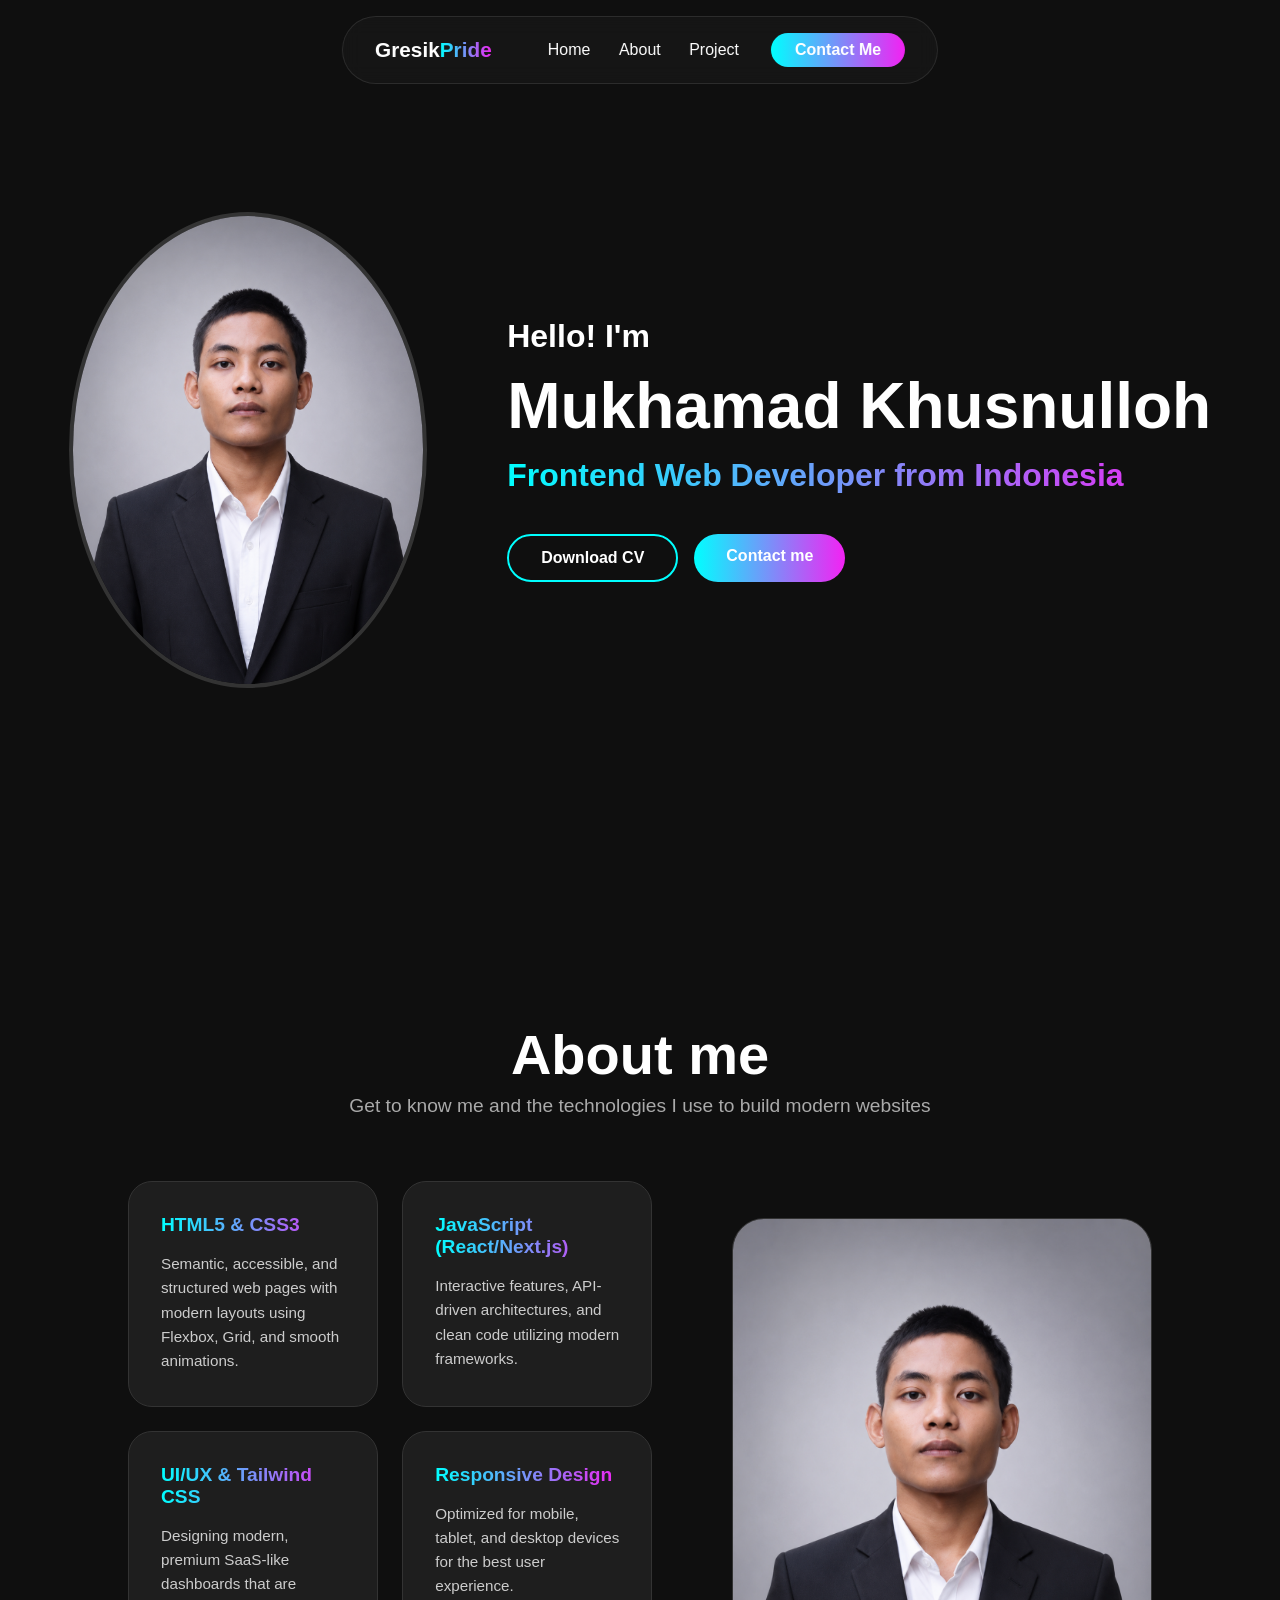
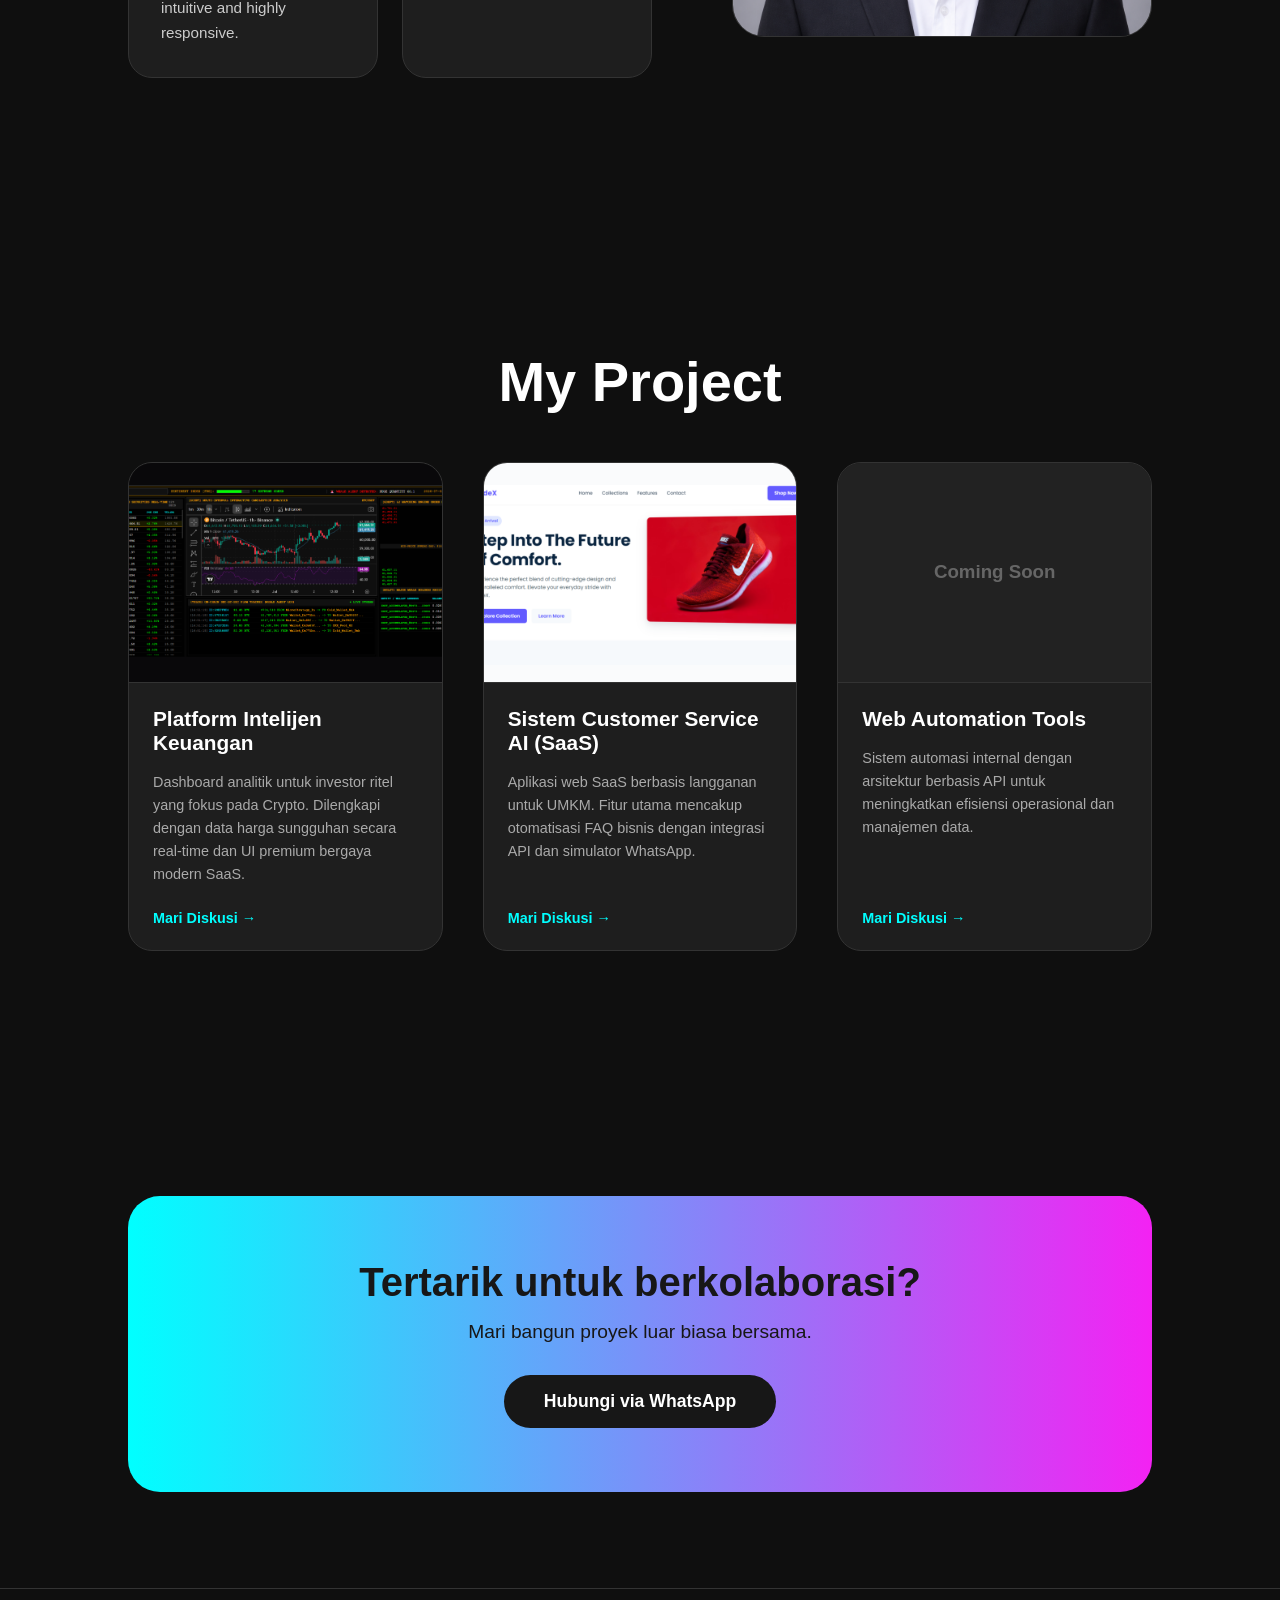
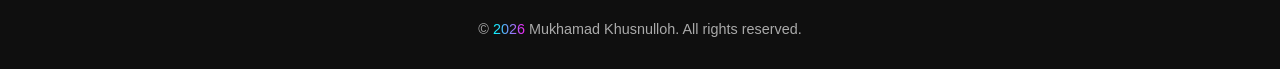
==== index.html @ 9840b387 "Update project description for financial dashboard" ====
<!DOCTYPE html>
<html lang="id">
<head>
  <meta charset="UTF-8">
  <meta name="viewport" content="width=device-width, initial-scale=1.0">
  <title>Portofolio - Mukhamad Khusnulloh</title>
  <link rel="stylesheet" href="style.css">
</head>
<body>
  <header class="header" id="header">
    <a href="#" class="logo">Gresik<span>Pride</span></a>
    <nav class="navbar">
      <a href="#home">Home</a>
      <a href="#about">About</a>
      <a href="#project">Project</a>
    </nav>
    <a href="https://wa.me/6285726001032" target="_blank" class="btn">Contact Me</a>
  </header>

  <section class="home" id="home">
    <img src="img.png" alt="Mukhamad Khusnulloh">
    <div class="home-content">
      <h3>Hello! I'm</h3>
      <h1>Mukhamad Khusnulloh</h1>
      <h3 class="gradient-text">Frontend Web Developer from Indonesia</h3>
      
      <div class="btn-content">
        <a href="#">Download CV</a>
        <a href="https://wa.me/6285726001032" target="_blank">Contact me</a>
      </div>
    </div>
  </section>

  <section class="about" id="about">
    <div class="about-title">
      <h1>About me</h1>
      <h2>Get to know me and the technologies I use to build modern websites</h2>
    </div>
    
    <div class="about-info">
      <div class="grid">
        <div class="gridbox">
          <h3>HTML5 & CSS3</h3>
          <p>Semantic, accessible, and structured web pages with modern layouts using Flexbox, Grid, and smooth animations.</p>
        </div>
        <div class="gridbox">
          <h3>JavaScript (React/Next.js)</h3>
          <p>Interactive features, API-driven architectures, and clean code utilizing modern frameworks.</p>
        </div>
        <div class="gridbox">
          <h3>UI/UX & Tailwind CSS</h3>
          <p>Designing modern, premium SaaS-like dashboards that are intuitive and highly responsive.</p>
        </div>
        <div class="gridbox">
          <h3>Responsive Design</h3>
          <p>Optimized for mobile, tablet, and desktop devices for the best user experience.</p>
        </div>
      </div>
      <div class="about-img">
        <img src="image.png" alt="Profile About">
      </div>
    </div>
  </section>

  <section class="project" id="project">
    <h1 class="title">My Project</h1>
    <div class="project-content">
      
      <div class="projectbox">
        <img src="project-2.png" alt="Financial Dashboard">
        <div class="project-info">
          <h1>Platform Intelijen Keuangan</h1>
          <p>Dashboard analitik untuk investor ritel yang fokus pada Crypto. Dilengkapi dengan data harga sungguhan secara real-time dan UI premium bergaya modern SaaS.</p>
          <a href="https://wa.me/6285726001032" class="project-btn">Mari Diskusi &rarr;</a>
        </div>
      </div>

      <div class="projectbox">
        <img src="project-1.png" alt="E-Commerce StrideX">
        <div class="project-info">
          <h1>Sistem Customer Service AI (SaaS)</h1>
          <p>Aplikasi web SaaS berbasis langganan untuk UMKM. Fitur utama mencakup otomatisasi FAQ bisnis dengan integrasi API dan simulator WhatsApp.</p>
          <a href="https://wa.me/6285726001032" class="project-btn">Mari Diskusi &rarr;</a>
        </div>
      </div>

      <div class="projectbox">
        <div class="img-placeholder">
          <h3>Coming Soon</h3>
        </div>
        <div class="project-info">
          <h1>Web Automation Tools</h1>
          <p>Sistem automasi internal dengan arsitektur berbasis API untuk meningkatkan efisiensi operasional dan manajemen data.</p>
          <a href="https://wa.me/6285726001032" class="project-btn">Mari Diskusi &rarr;</a>
        </div>
      </div>
      
    </div>
  </section>

  <section class="contact" id="contact">
    <div class="contact-box">
      <h2>Tertarik untuk berkolaborasi?</h2>
      <p>Mari bangun proyek luar biasa bersama.</p>
      <a href="https://wa.me/6285726001032" target="_blank" class="btn-large">Hubungi via WhatsApp</a>
    </div>
  </section>

  <footer>
    <p>&copy; <span id="year"></span> Mukhamad Khusnulloh. All rights reserved.</p>
  </footer>

  <script src="script.js"></script>
</body>
</html>
---- style.css ----
* {
  margin: 0;
  padding: 0;
  box-sizing: border-box;
  scroll-behavior: smooth;
  font-family: 'Poppins', sans-serif;
}

:root {
  --primary: #171717;
  --secondary: #00ffff;
  --gradient: linear-gradient(to right, #00ffff, #f322f3);
  --text-color: white;
  --bg-color: #0f0f0f;
  --card-bg: #1e1e1e;
}

body {
  background-color: var(--bg-color);
  color: var(--text-color);
  min-height: 100vh;
  overflow-x: hidden;
}

/* HEADER & NAVBAR */
.header {
  position: fixed;
  top: 1rem;
  left: 50%;
  transform: translateX(-50%);
  padding: 1rem 2rem;
  background: rgba(23, 23, 23, 0.8);
  backdrop-filter: blur(10px);
  z-index: 999;
  display: flex;
  justify-content: center;
  align-items: center;
  gap: 2rem;
  border-radius: 3rem;
  transition: all 0.3s ease;
  border: 1px solid rgba(255, 255, 255, 0.1);
}

.header.scrolled {
  top: 0;
  width: 100%;
  border-radius: 0;
  border: none;
  border-bottom: 1px solid rgba(255, 255, 255, 0.1);
}

.logo {
  color: var(--text-color);
  font-weight: 800;
  font-size: 1.3rem;
  transition: 0.3s ease-in-out;
  text-decoration: none;
}

.logo:hover {
  transform: scale(1.05);
}

span {
  background: var(--gradient);
  background-clip: text;
  -webkit-background-clip: text;
  color: transparent;
}

.navbar a {
  position: relative;
  color: var(--text-color);
  text-decoration: none;
  margin-left: 1.5rem;
  font-weight: 500;
  font-size: 1rem;
  transition: 0.3s ease;
}

.navbar a:hover {
  color: var(--secondary);
}

.btn, .btn-large {
  padding: 0.5rem 1.5rem;
  background: var(--gradient);
  border-radius: 3rem;
  border: none;
  color: var(--text-color);
  transition: 0.3s ease-in-out;
  font-weight: 600;
  font-size: 1rem;
  text-decoration: none;
  cursor: pointer;
  display: inline-block;
}

.btn:hover, .btn-large:hover {
  transform: scale(1.05);
  box-shadow: 0 0 15px rgba(0, 255, 255, 0.4);
}

/* HOME SECTION */
.home {
  min-height: 100vh;
  display: flex;
  justify-content: center;
  align-items: center;
  text-align: left;
  gap: 5rem;
  padding: 0 5%;
}

.home img {
  border-radius: 50%;
  width: 28vw;
  max-width: 400px;
  object-fit: cover;
  transition: 0.3s ease-in-out;
  border: 4px solid #333;
}

.home img:hover {
  transform: scale(1.05);
  border-color: var(--secondary);
}

.home-content {
  display: flex;
  justify-content: center;
  text-align: left;
  flex-direction: column;
  gap: 1rem;
}

.home-content h3 {
  font-size: 2rem;
  font-weight: 700;
}

.home-content h1 {
  font-size: 4rem;
  font-weight: 800;
  line-height: 1.1;
}

.gradient-text {
  background: var(--gradient);
  background-clip: text;
  -webkit-background-clip: text;
  color: transparent;
}

.btn-content {
  margin-top: 1.5rem;
  display: flex;
  gap: 1rem;
}

.btn-content a {
  padding: 0.8rem 2rem;
  border-radius: 3rem;
  text-decoration: none;
  font-weight: 600;
  transition: 0.3s ease-in-out;
}

.btn-content a:first-child {
  background: transparent;
  color: var(--text-color);
  border: 2px solid var(--secondary);
}

.btn-content a:first-child:hover {
  background: var(--secondary);
  color: var(--primary);
}

.btn-content a:last-child {
  background: var(--gradient);
  color: white;
  border: none;
}

.btn-content a:last-child:hover {
  transform: translateY(-3px);
  box-shadow: 0 10px 20px rgba(0, 255, 255, 0.2);
}

/* ABOUT SECTION */
.about {
  min-height: 100vh;
  padding: 5rem 10%;
  display: flex;
  flex-direction: column;
  justify-content: center;
}

.about-title {
  text-align: center;
  margin-bottom: 4rem;
}

.about-title h1 {
  font-size: 3.5rem;
  font-weight: 800;
}

.about-title h2 {
  font-weight: 400;
  font-size: 1.2rem;
  color: #aaa;
  margin-top: 0.5rem;
}

.about-info {
  display: flex;
  gap: 5rem;
  align-items: center;
}

.grid {
  display: grid;
  grid-template-columns: repeat(2, 1fr);
  gap: 1.5rem;
  flex: 1;
}

.gridbox {
  padding: 2rem;
  background: var(--card-bg);
  border: 1px solid #333;
  border-radius: 1.5rem;
  display: flex;
  flex-direction: column;
  gap: 1rem;
  transition: 0.3s ease-in-out;
}

.gridbox h3 {
  background: var(--gradient);
  background-clip: text;
  -webkit-background-clip: text;
  color: transparent;
  font-weight: 700;
  font-size: 1.2rem;
}

.gridbox p {
  font-size: 0.95rem;
  color: #ccc;
  line-height: 1.6;
}

.gridbox:hover {
  transform: translateY(-5px);
  border-color: var(--secondary);
  box-shadow: 0 10px 30px rgba(0, 255, 255, 0.1);
}

.about-img {
  flex: 0.8;
}

.about-img img {
  width: 100%;
  border-radius: 2rem;
  border: 1px solid #333;
}

/* PROJECT SECTION */
.project {
  min-height: 100vh;
  padding: 5rem 10%;
  display: flex;
  flex-direction: column;
  align-items: center;
  justify-content: center;
}

.title {
  font-weight: 800;
  font-size: 3.5rem;
  margin-bottom: 3rem;
}

.project-content {
  display: grid;
  grid-template-columns: repeat(3, 1fr);
  gap: 2.5rem;
  width: 100%;
}

.projectbox {
  background: var(--card-bg);
  border: 1px solid #333;
  border-radius: 1.5rem;
  overflow: hidden;
  display: flex;
  flex-direction: column;
  transition: 0.3s ease-in-out;
}

.projectbox:hover {
  transform: translateY(-10px);
  border-color: #f322f3;
  box-shadow: 0 10px 30px rgba(243, 34, 243, 0.15);
}

.projectbox img {
  width: 100%;
  height: 220px;
  object-fit: cover;
  border-bottom: 1px solid #333;
}

.img-placeholder {
  width: 100%;
  height: 220px;
  background: #222;
  display: flex;
  align-items: center;
  justify-content: center;
  border-bottom: 1px solid #333;
  color: #666;
}

.project-info {
  padding: 1.5rem;
  display: flex;
  flex-direction: column;
  flex-grow: 1;
}

.project-info h1 {
  font-size: 1.3rem;
  margin-bottom: 1rem;
}

.project-info p {
  font-size: 0.9rem;
  color: #aaa;
  margin-bottom: 1.5rem;
  line-height: 1.6;
  flex-grow: 1;
}

.project-btn {
  text-decoration: none;
  color: var(--secondary);
  font-weight: 600;
  font-size: 0.9rem;
  transition: 0.3s;
}

.project-btn:hover {
  color: white;
}

/* CONTACT SECTION */
.contact {
  padding: 6rem 10%;
  text-align: center;
}

.contact-box {
  background: var(--gradient);
  padding: 4rem 2rem;
  border-radius: 2rem;
  color: #171717;
}

.contact-box h2 {
  font-size: 2.5rem;
  font-weight: 800;
  margin-bottom: 1rem;
}

.contact-box p {
  font-size: 1.2rem;
  margin-bottom: 2rem;
  font-weight: 500;
}

.btn-large {
  background: #171717;
  color: white;
  padding: 1rem 2.5rem;
  font-size: 1.1rem;
}

.btn-large:hover {
  background: white;
  color: #171717;
}

footer {
  text-align: center;
  padding: 2rem;
  border-top: 1px solid #333;
  color: #aaa;
  font-size: 0.9rem;
}

/* ===========================
   RESPONSIVE (TABLET & MOBILE)
=========================== */
@media screen and (max-width:1024px) {
  .header { width: 90%; gap: 2rem; }
  .home { flex-direction: column-reverse; text-align: center; padding-top: 8rem; }
  .home-content { align-items: center; }
  .about-info { flex-direction: column-reverse; gap: 3rem; }
  .about-img { width: 100%; max-width: 500px; }
  .project-content { grid-template-columns: repeat(2, 1fr); }
}

@media screen and (max-width:768px) {
  .header { width: 95%; padding: 1rem; flex-wrap: wrap; justify-content: space-between; }
  .navbar { width: 100%; display: flex; justify-content: center; margin-top: 0.5rem; gap: 0.5rem; }
  .navbar a { margin: 0; }
  .header .btn { display: none; } /* Hide button in header on mobile to save space */
  .home-content h1 { font-size: 2.8rem; }
  .grid { grid-template-columns: 1fr; }
  .project-content { grid-template-columns: 1fr; }
  .contact-box h2 { font-size: 2rem; }
}
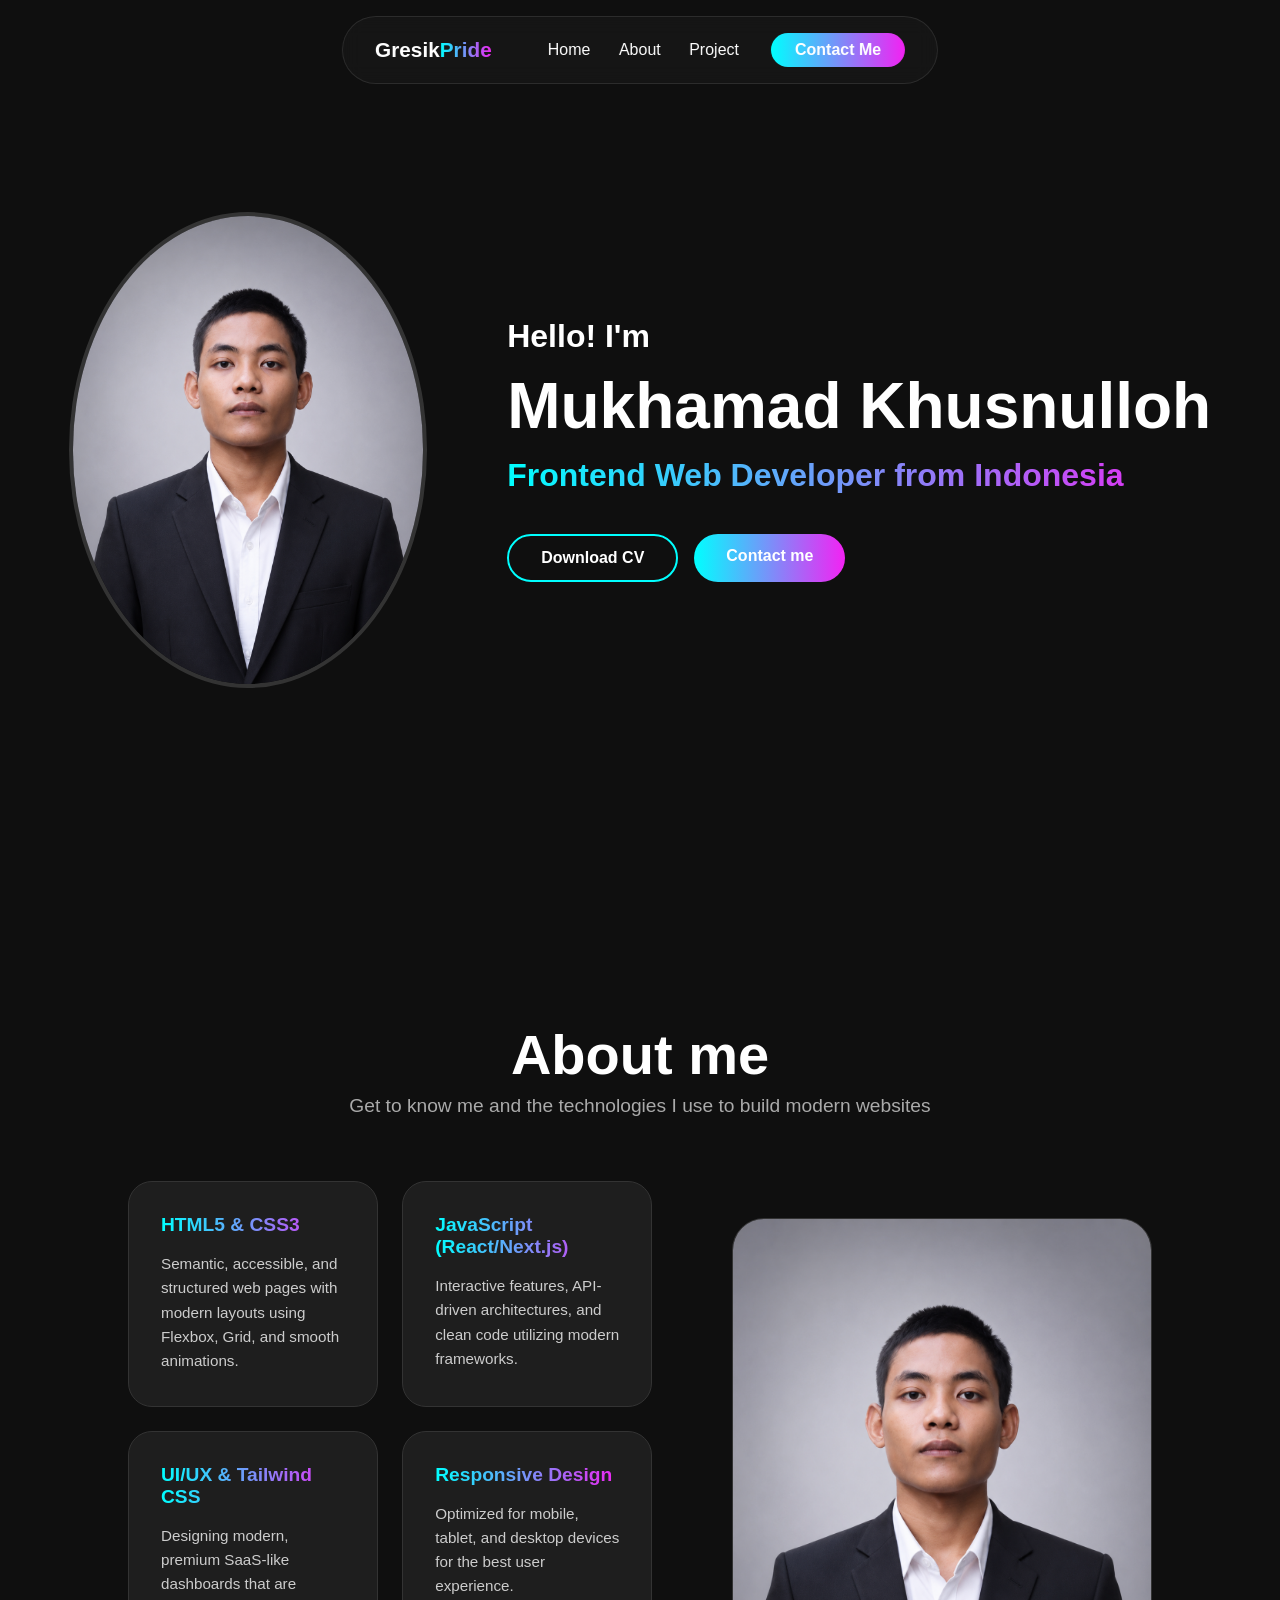
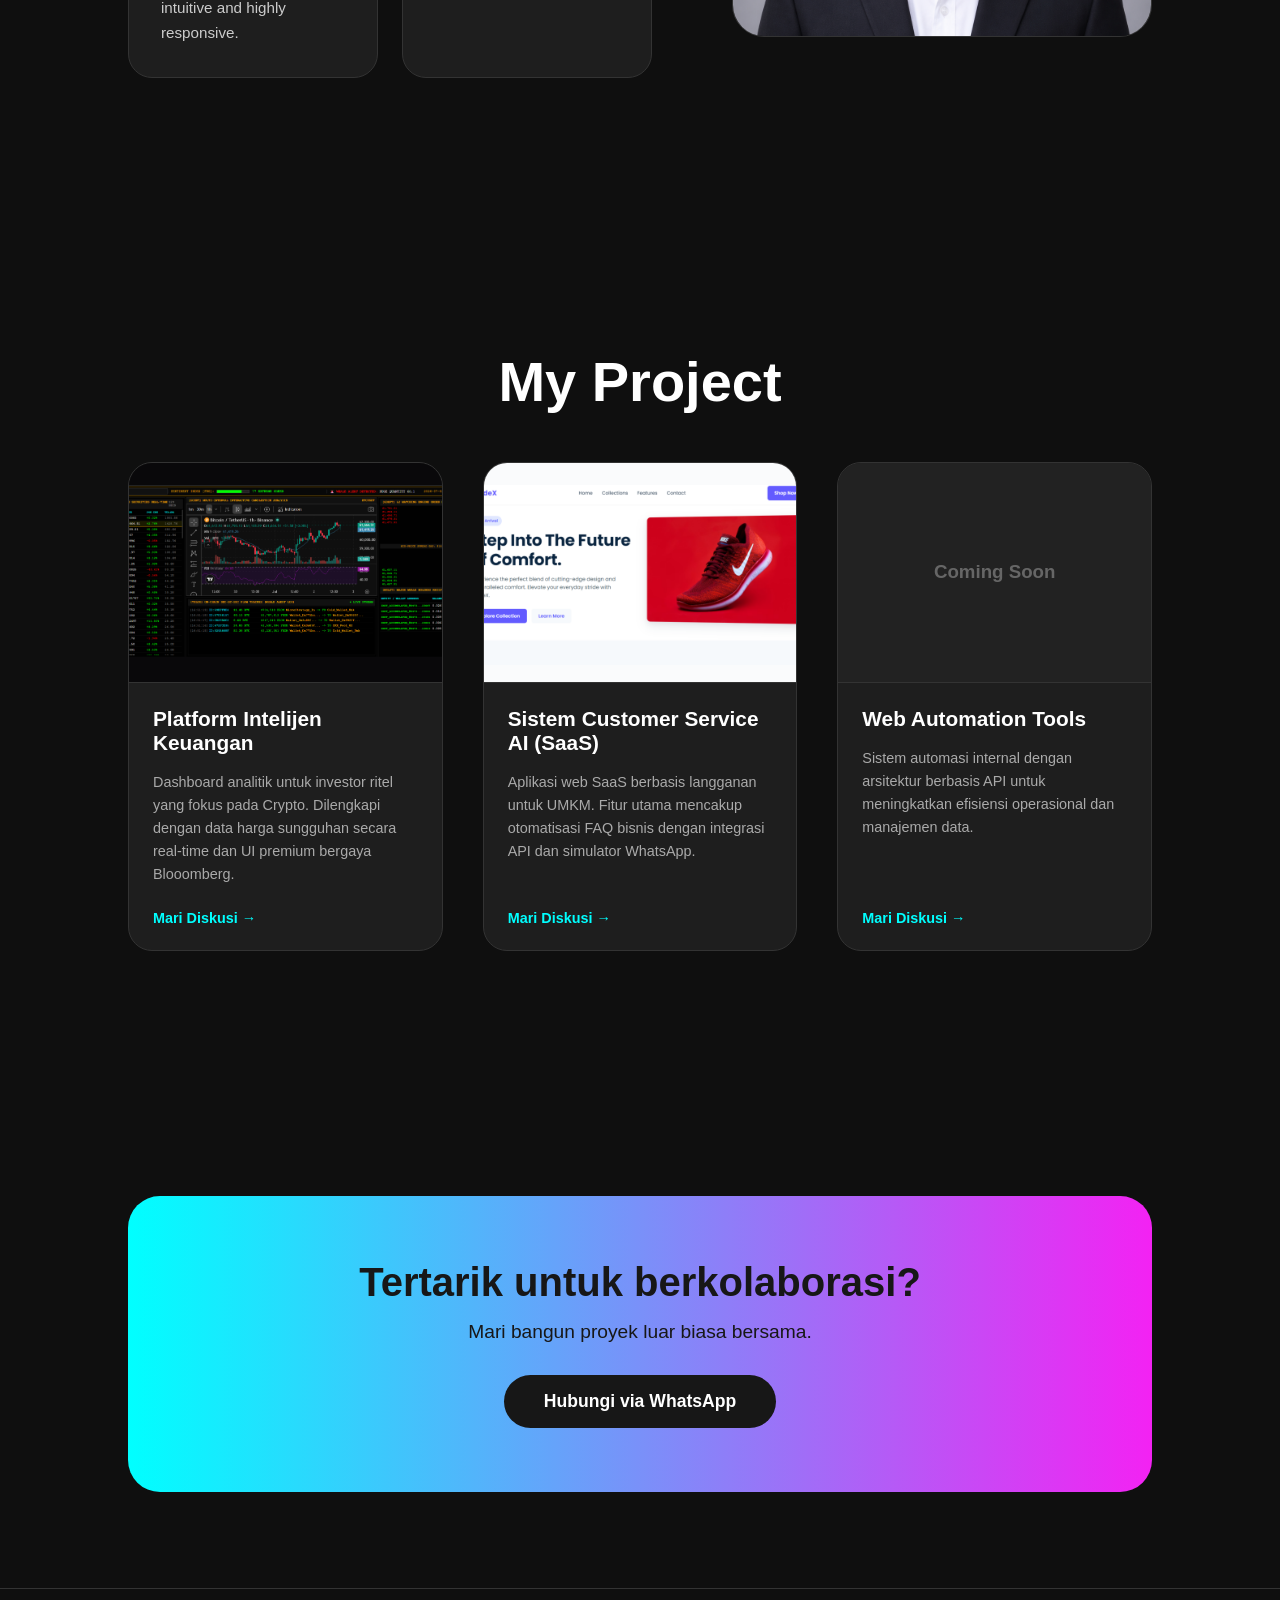
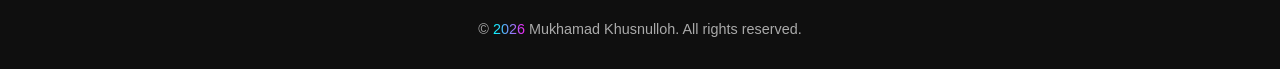
==== commit fd0f1f86: "Change project description to 'Bloomberg' Updated project description to reflect new branding." ====
--- a/index.html
+++ b/index.html
@@ -70,7 +70,7 @@
         <img src="project-2.png" alt="Financial Dashboard">
         <div class="project-info">
           <h1>Platform Intelijen Keuangan</h1>
-          <p>Dashboard analitik untuk investor ritel yang fokus pada Crypto. Dilengkapi dengan data harga sungguhan secara real-time dan UI premium bergaya modern SaaS.</p>
+          <p>Dashboard analitik untuk investor ritel yang fokus pada Crypto. Dilengkapi dengan data harga sungguhan secara real-time dan UI premium bergaya Blooomberg.</p>
           <a href="https://wa.me/6285726001032" class="project-btn">Mari Diskusi &rarr;</a>
         </div>
       </div>
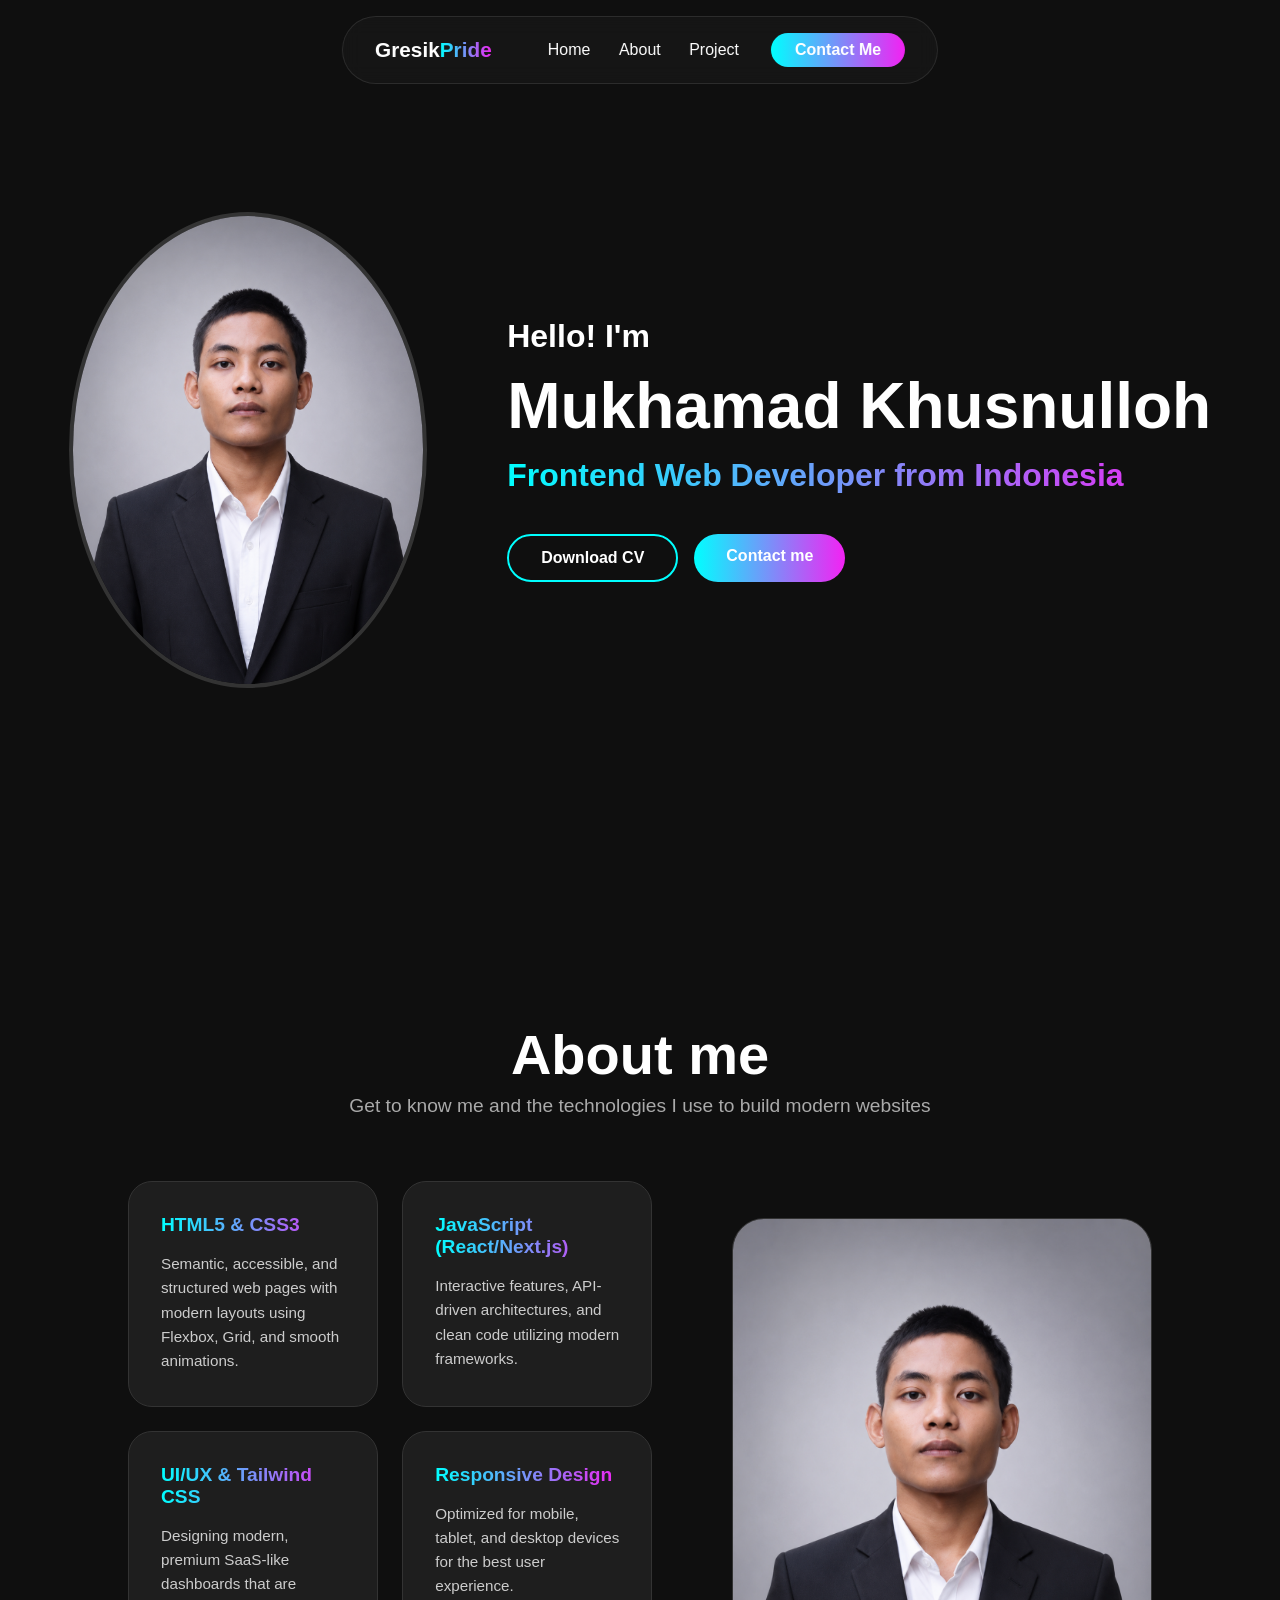
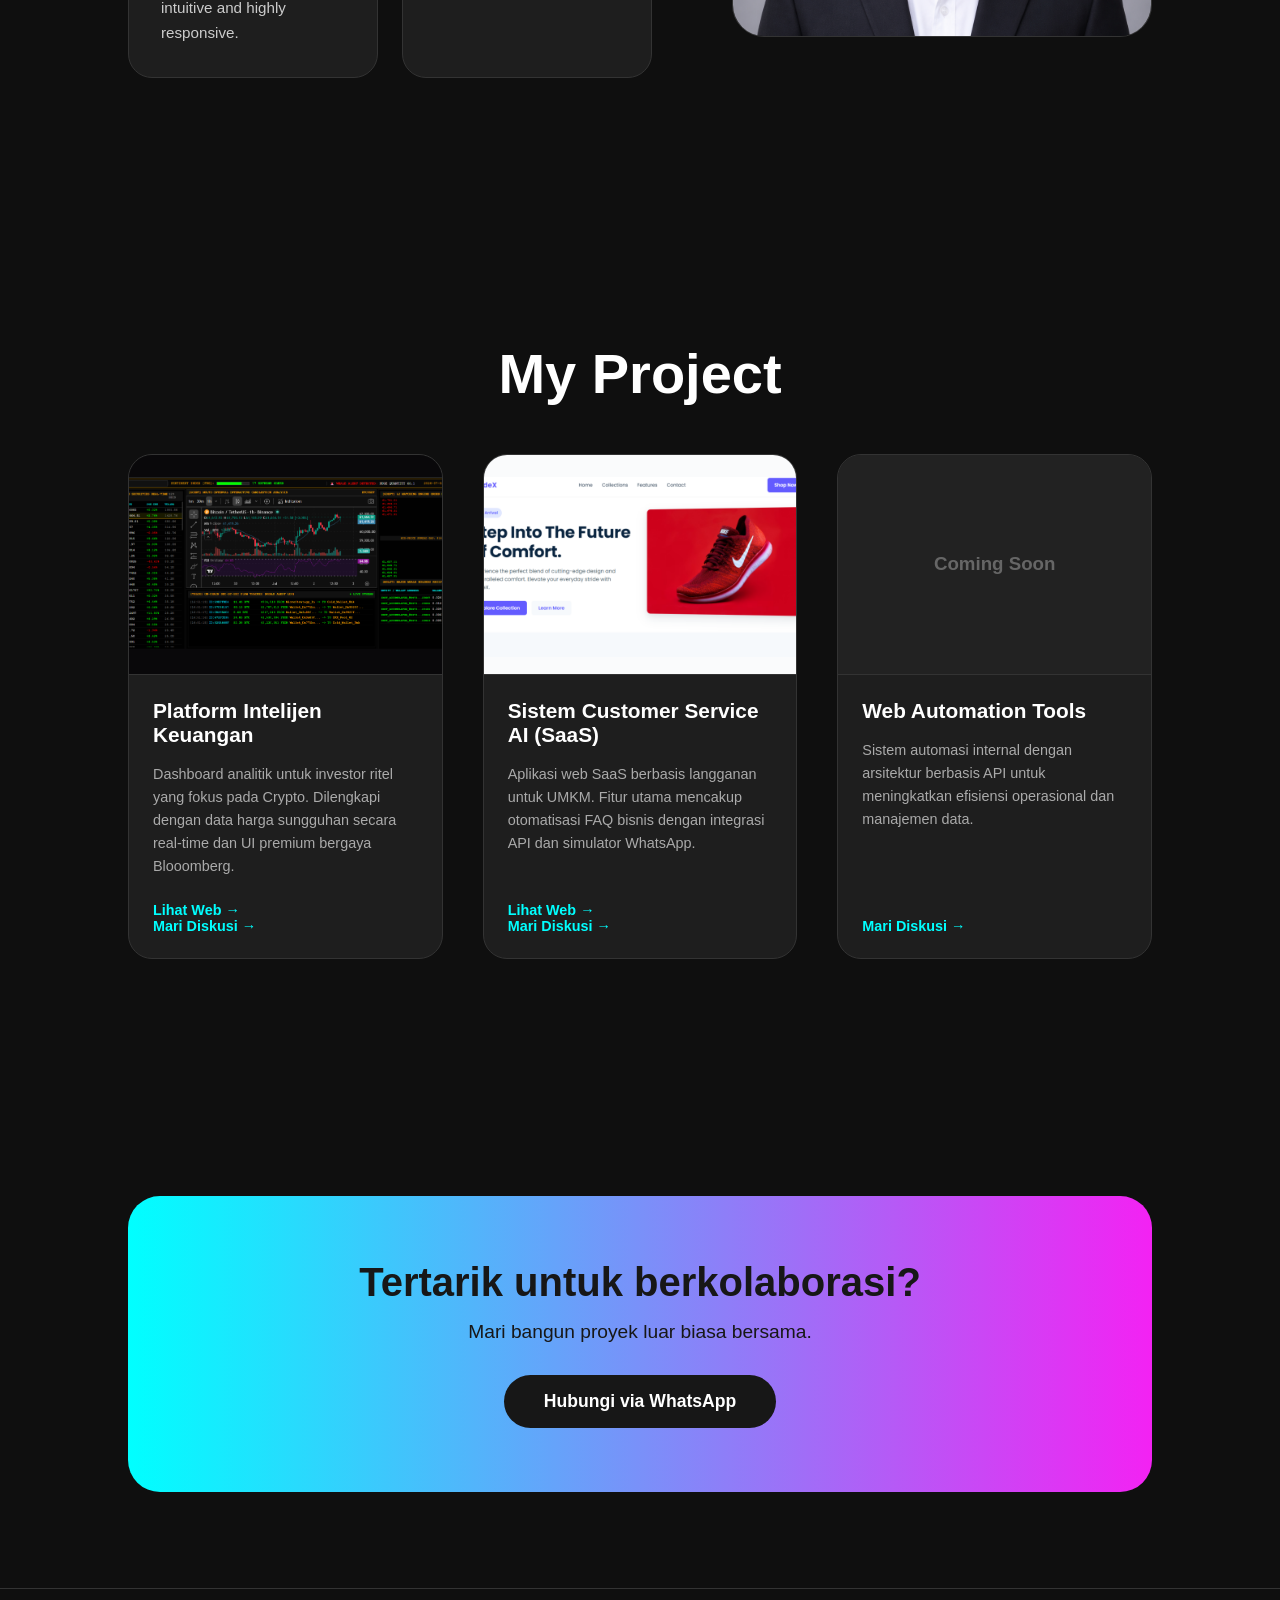
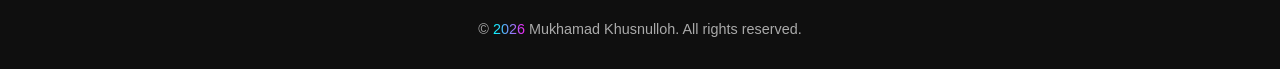
==== commit 6afad801: "Update index.html" ====
--- a/index.html
+++ b/index.html
@@ -71,6 +71,7 @@
         <div class="project-info">
           <h1>Platform Intelijen Keuangan</h1>
           <p>Dashboard analitik untuk investor ritel yang fokus pada Crypto. Dilengkapi dengan data harga sungguhan secara real-time dan UI premium bergaya Blooomberg.</p>
+          <a href="landing-page-omega-sand-53.vercel.app" class="project-btn">Lihat Web &rarr;</a>
           <a href="https://wa.me/6285726001032" class="project-btn">Mari Diskusi &rarr;</a>
         </div>
       </div>
@@ -80,6 +81,7 @@
         <div class="project-info">
           <h1>Sistem Customer Service AI (SaaS)</h1>
           <p>Aplikasi web SaaS berbasis langganan untuk UMKM. Fitur utama mencakup otomatisasi FAQ bisnis dengan integrasi API dan simulator WhatsApp.</p>
+          <a href="crypto-intelligence-terminal-beta.vercel.app" class="project-btn">Lihat Web &rarr;</a>
           <a href="https://wa.me/6285726001032" class="project-btn">Mari Diskusi &rarr;</a>
         </div>
       </div>
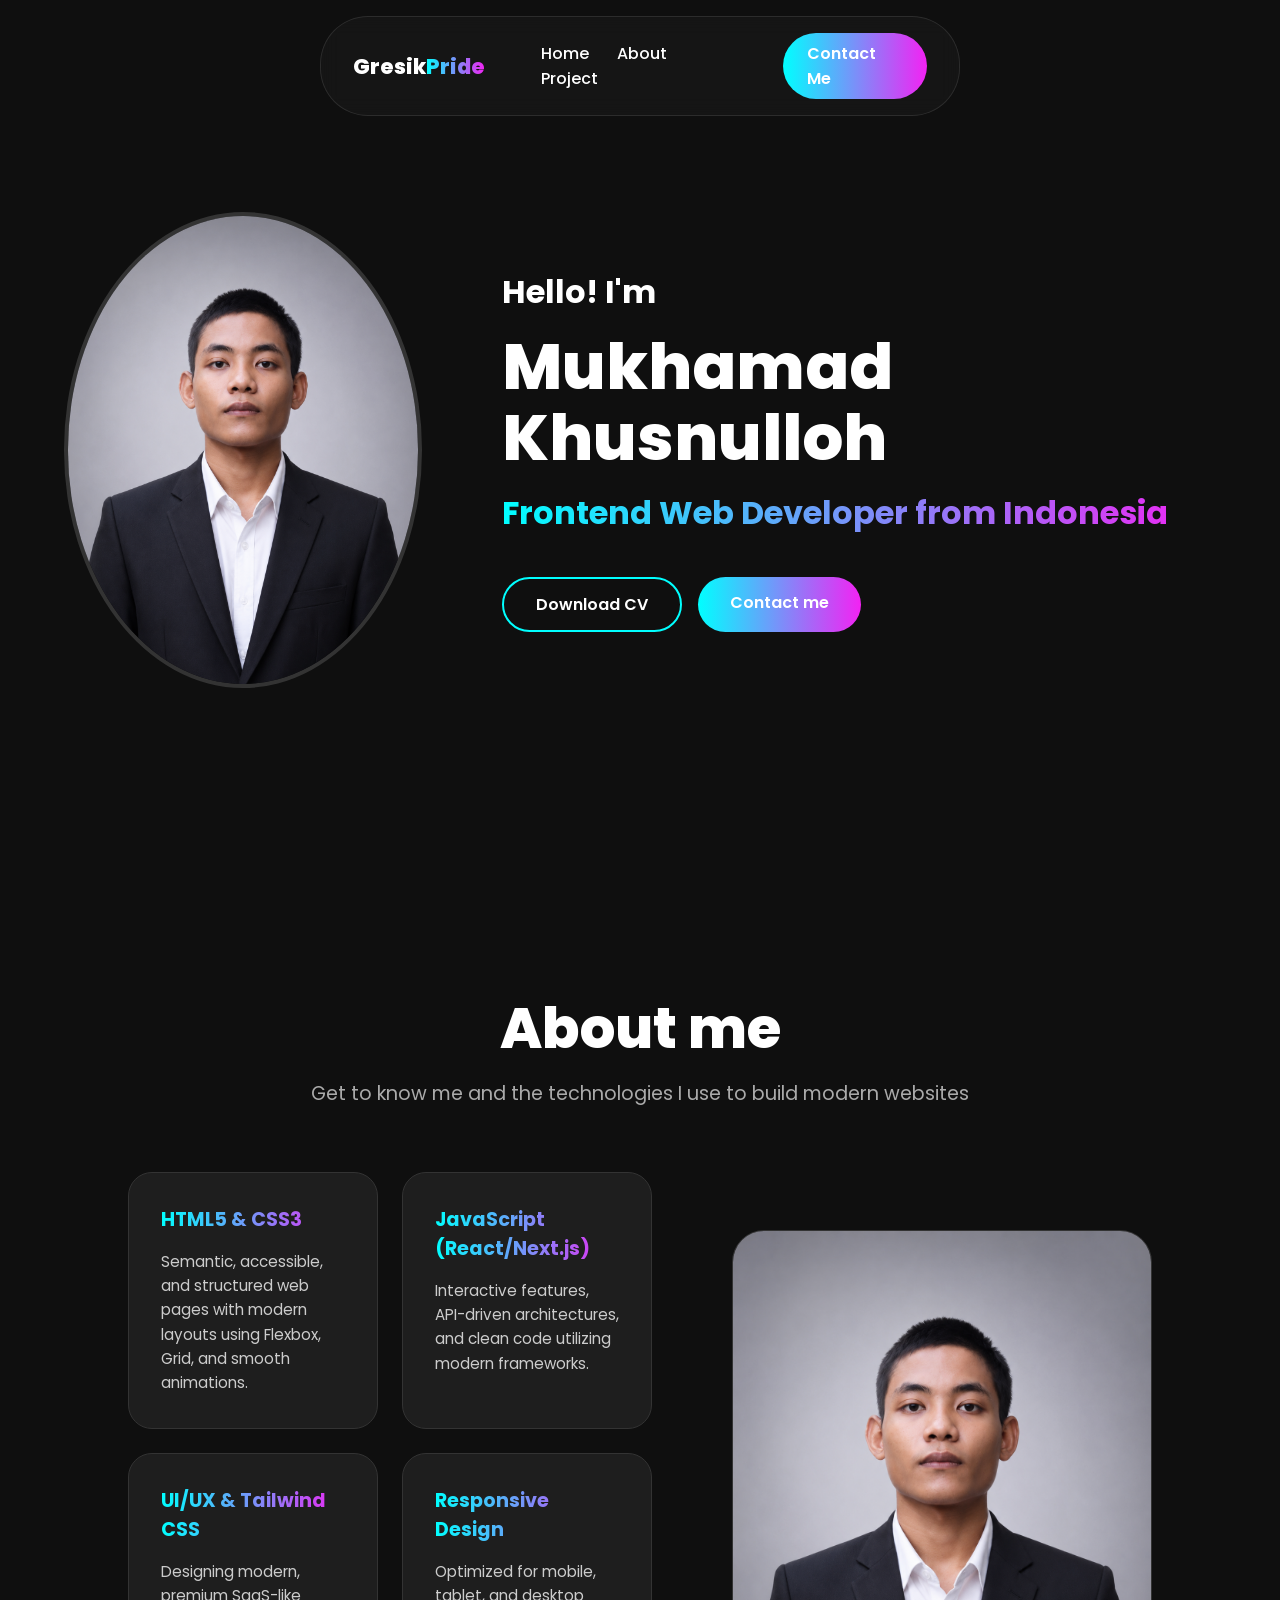
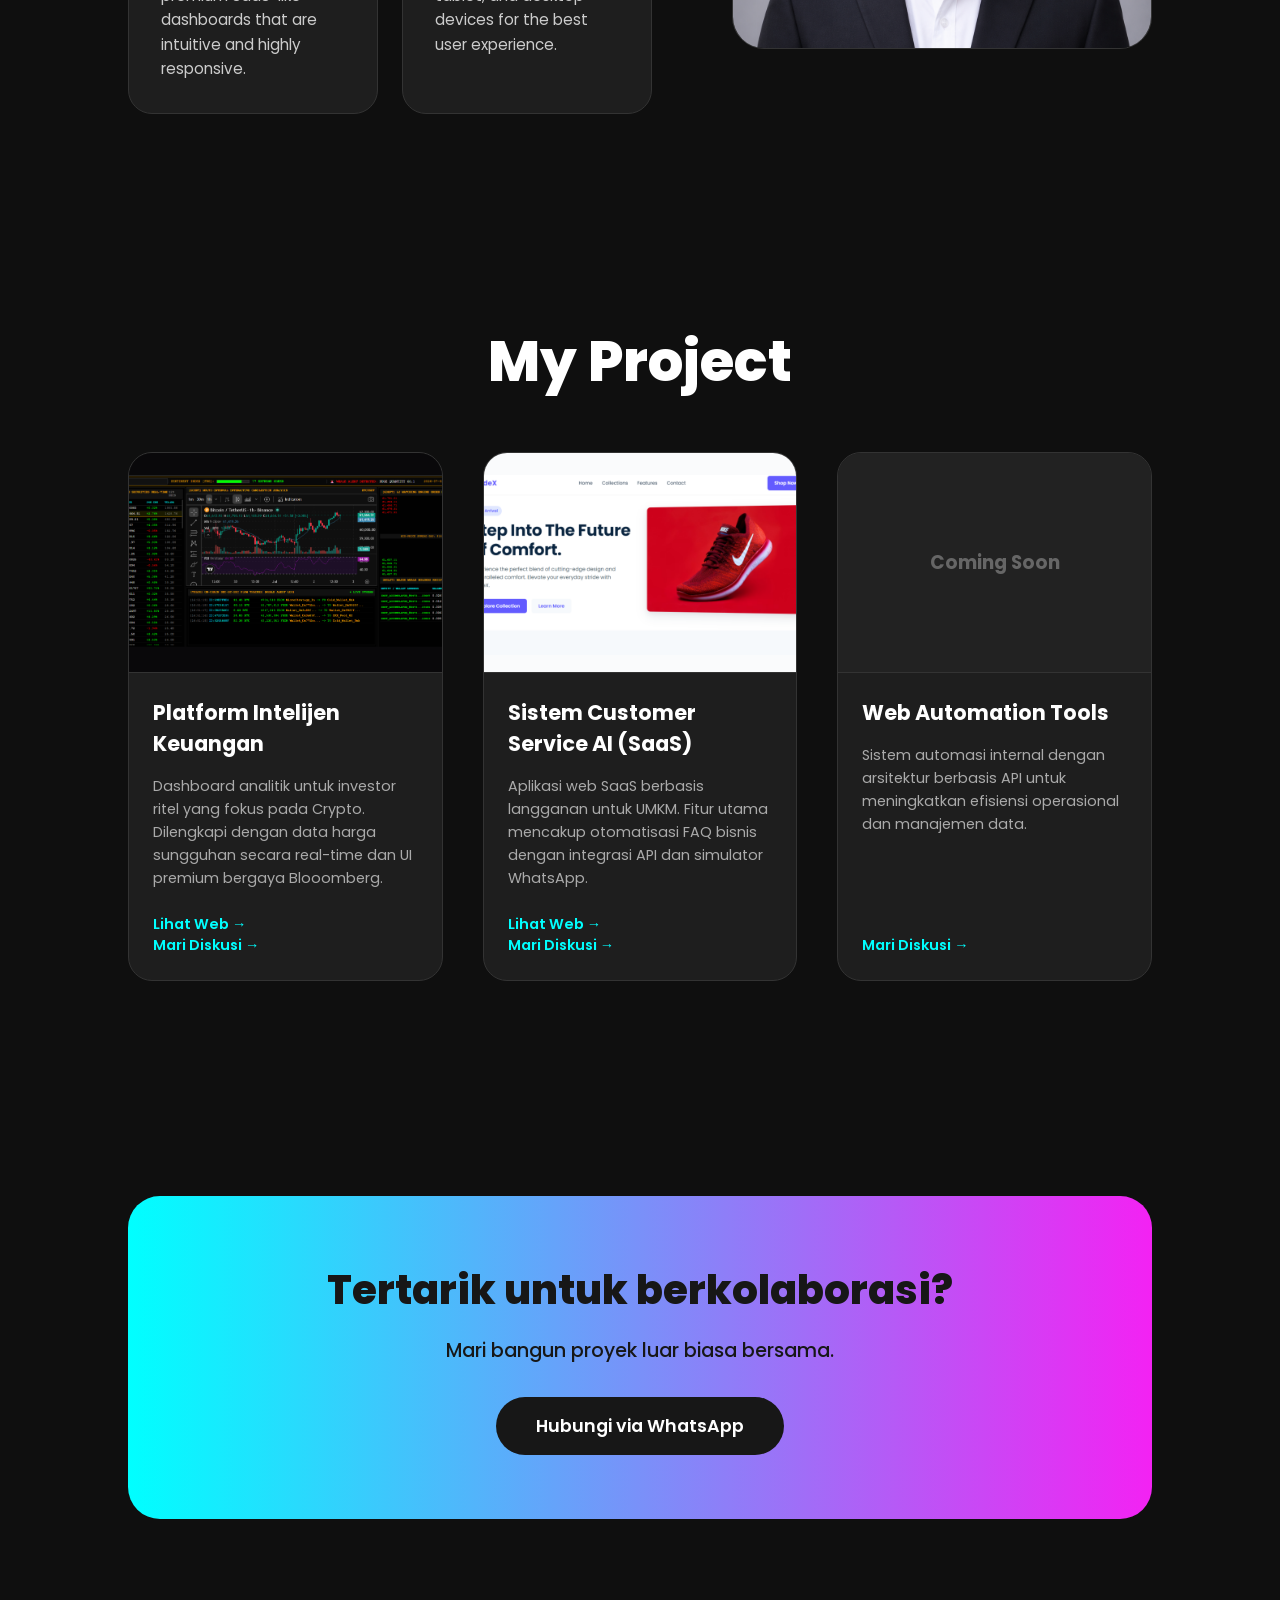
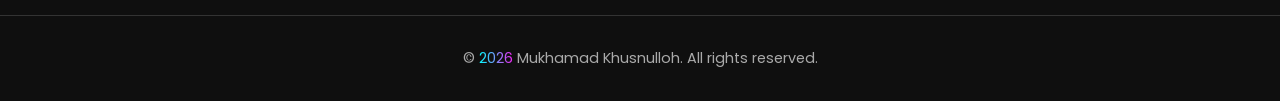
==== commit 7f5826e8: "Update index.html" ====
--- a/index.html
+++ b/index.html
@@ -5,6 +5,9 @@
   <meta name="viewport" content="width=device-width, initial-scale=1.0">
   <title>Portofolio - Mukhamad Khusnulloh</title>
   <link rel="stylesheet" href="style.css">
+  <link rel="preconnect" href="https://fonts.googleapis.com">
+<link rel="preconnect" href="https://fonts.gstatic.com" crossorigin>
+<link href="https://fonts.googleapis.com/css2?family=Archivo+Black&family=Poppins:wght@400;700&display=swap" rel="stylesheet">
 </head>
 <body>
   <header class="header" id="header">
@@ -25,7 +28,7 @@
       <h3 class="gradient-text">Frontend Web Developer from Indonesia</h3>
       
       <div class="btn-content">
-        <a href="#">Download CV</a>
+        <a href="/CV%20Resume%20Pekerjaan%20Mukhamad%20Khusnulloh.pdf">Download CV</a>
         <a href="https://wa.me/6285726001032" target="_blank">Contact me</a>
       </div>
     </div>
@@ -71,7 +74,7 @@
         <div class="project-info">
           <h1>Platform Intelijen Keuangan</h1>
           <p>Dashboard analitik untuk investor ritel yang fokus pada Crypto. Dilengkapi dengan data harga sungguhan secara real-time dan UI premium bergaya Blooomberg.</p>
-          <a href="landing-page-omega-sand-53.vercel.app" class="project-btn">Lihat Web &rarr;</a>
+          <a href="https://crypto-intelligence-terminal-beta.vercel.app" class="project-btn">Lihat Web &rarr;</a>
           <a href="https://wa.me/6285726001032" class="project-btn">Mari Diskusi &rarr;</a>
         </div>
       </div>
@@ -81,7 +84,7 @@
         <div class="project-info">
           <h1>Sistem Customer Service AI (SaaS)</h1>
           <p>Aplikasi web SaaS berbasis langganan untuk UMKM. Fitur utama mencakup otomatisasi FAQ bisnis dengan integrasi API dan simulator WhatsApp.</p>
-          <a href="crypto-intelligence-terminal-beta.vercel.app" class="project-btn">Lihat Web &rarr;</a>
+          <a href="https://landing-page-omega-sand-53.vercel.app" class="project-btn">Lihat Web &rarr;</a>
           <a href="https://wa.me/6285726001032" class="project-btn">Mari Diskusi &rarr;</a>
         </div>
       </div>
